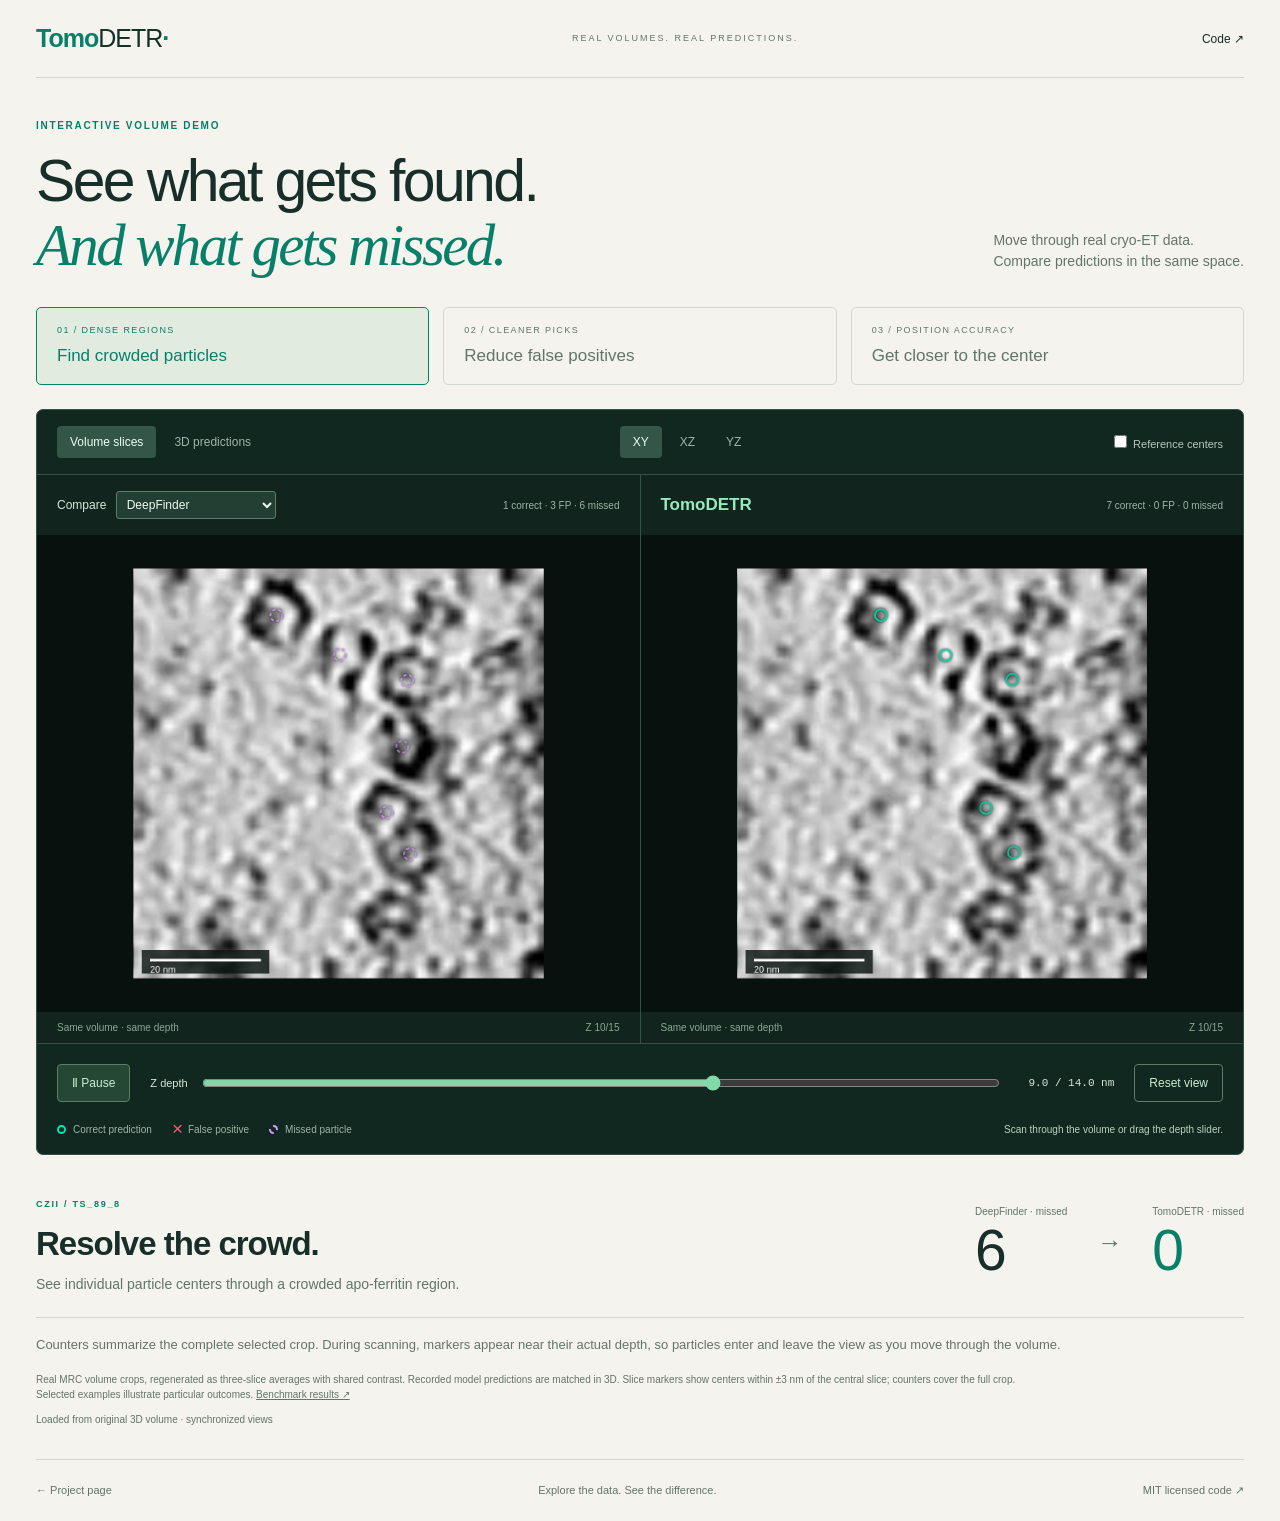
==== demo/index.html @ 1641f738 "Add real-volume dynamic demo focused on localization benefits" ====
<!doctype html><html lang="en"><head><meta charset="utf-8"><meta name="viewport" content="width=device-width,initial-scale=1"><title>TomoDETR · See it in 3D</title><link rel="stylesheet" href="demo.css"><link rel="icon" href="../assets/favicon.svg"></head><body><header><a class="logo" href="../">Tomo<span>DETR</span>·</a><span>REAL VOLUMES. REAL PREDICTIONS.</span><a href="https://github.com/JackBo04/TomoDETR-release">Code ↗</a></header><main><div class="intro"><div><p class="eyebrow">INTERACTIVE VOLUME DEMO</p><h1>See what gets found.<br><em>And what gets missed.</em></h1></div><p>Move through real cryo-ET data.<br>Compare predictions in the same space.</p></div><div class="tabs" aria-label="Choose an advantage"><button data-case="0" aria-pressed="true"><small>01 / DENSE REGIONS</small><b>Find crowded particles</b></button><button data-case="1" aria-pressed="false"><small>02 / CLEANER PICKS</small><b>Reduce false positives</b></button><button data-case="2" aria-pressed="false"><small>03 / POSITION ACCURACY</small><b>Get closer to the center</b></button></div><section class="workspace"><div class="toolbar"><div class="modes"><button data-mode="slices" aria-pressed="true">Volume slices</button><button data-mode="space" aria-pressed="false">3D predictions</button></div><div class="axes" aria-label="Slice plane"><button data-axis="z" aria-pressed="true">XY</button><button data-axis="y" aria-pressed="false">XZ</button><button data-axis="x" aria-pressed="false">YZ</button></div><label><input id="reference" type="checkbox"> Reference centers</label></div><div class="screens"><article><div class="screen-title"><label for="baseline">Compare <select id="baseline"><option>DeepFinder</option><option>DeepETPicker</option><option>OCTOPI</option><option value="Local">TomoDETR w/o CWQR</option></select></label><span id="baseline-count"></span></div><canvas id="left" width="720" height="570" role="img" aria-label="Baseline predictions on real volume slices"></canvas><div class="screen-bottom"><span>Same volume · same depth</span><span class="depth-tag"></span></div></article><article><div class="screen-title"><b>TomoDETR</b><span id="ours-count"></span></div><canvas id="right" width="720" height="570" role="img" aria-label="TomoDETR predictions on the same volume slices"></canvas><div class="screen-bottom"><span>Same volume · same depth</span><span class="depth-tag"></span></div></article></div><div class="controls"><button id="play" aria-pressed="false">▶ Play volume</button><label for="depth" class="depth-control"><span id="axis-label">Z depth</span><input id="depth" type="range" min="0" max="14" step="1" value="7"><output id="depth-value">Loading…</output></label><button id="reset">Reset view</button></div><div class="legend"><span><i class="tp"></i> Correct prediction</span><span><i class="fp">×</i> False positive</span><span><i class="fn"></i> Missed particle</span><span id="hint">Scan through the volume or drag the depth slider.</span></div></section><section class="takeaway"><div><span class="eyebrow" id="sample">CZII</span><h2 id="headline">Resolve the crowd.</h2><p id="description"></p></div><div class="stats"><div><span id="stat-label-a">DeepFinder · missed</span><strong id="stat-a">6</strong></div><span class="arrow">→</span><div><span id="stat-label-b">TomoDETR · missed</span><strong id="stat-b">0</strong></div></div></section><p class="explanation" id="context"></p><p class="fineprint">Real MRC volume crops, regenerated as three-slice averages with shared contrast. Recorded model predictions are matched in 3D. Slice markers show centers within ±3 nm of the central slice; counters cover the full crop. Selected examples illustrate particular outcomes. <a href="../#results">Benchmark results ↗</a></p><p class="fineprint" id="status" role="status">Loading volume…</p></main><footer><a href="../">← Project page</a><span>Explore the data. See the difference.</span><a href="https://github.com/JackBo04/TomoDETR-release">MIT licensed code ↗</a></footer><script src="demo.js"></script></body></html>
---- demo/demo.css ----
:root{--bg:#f4f3ed;--ink:#172e29;--green:#087f69;--line:#d1d9ce;--muted:#62756b}*{box-sizing:border-box}body{margin:0;background:var(--bg);color:var(--ink);font-family:Arial,sans-serif;line-height:1.5}a{color:inherit;text-decoration:none}button,input,select{font:inherit}button{cursor:pointer}button:focus-visible,a:focus-visible,input:focus-visible,select:focus-visible{outline:3px solid #d9951d;outline-offset:4px}header,main,footer{width:min(1280px,calc(100% - 72px));margin:auto}header{display:flex;align-items:center;justify-content:space-between;height:78px;border-bottom:1px solid var(--line);font-size:12px}.logo{font-size:25px;font-weight:700;letter-spacing:-1px;color:var(--green)}.logo span{font-weight:400;color:var(--ink)}header>span{font-size:9px;letter-spacing:2px;color:var(--muted)}.intro{display:flex;align-items:flex-end;justify-content:space-between;padding:40px 0 30px;gap:25px}.eyebrow{font-size:10px;letter-spacing:1.7px;font-weight:700;color:var(--green);margin:0 0 16px}h1{font-size:clamp(36px,4.6vw,63px);line-height:1.08;letter-spacing:-2.6px;font-weight:500;margin:0}h1 em{font-family:Georgia,serif;color:var(--green);font-weight:400}.intro>p{font-size:14px;color:var(--muted);margin:0 0 5px}.tabs{display:grid;grid-template-columns:repeat(3,1fr);gap:14px;margin-bottom:24px}.tabs button{text-align:left;border:1px solid var(--line);background:transparent;border-radius:5px;padding:16px 20px;color:var(--muted)}.tabs button[aria-pressed=true]{border-color:var(--green);background:#e1ebe0;color:var(--green)}.tabs small{display:block;font-size:9px;letter-spacing:1.4px;margin-bottom:5px}.tabs b{font-size:17px;font-weight:500}.workspace{background:#102820;border:1px solid #355248;border-radius:7px;color:#d5e8da;overflow:hidden}.toolbar{display:flex;align-items:center;justify-content:space-between;padding:16px 20px;gap:20px;border-bottom:1px solid #355248}.modes,.axes{display:flex;gap:5px}.toolbar button{background:transparent;color:#9bb6a6;border:0;border-radius:4px;font-size:12px;padding:7px 13px}.toolbar button[aria-pressed=true]{color:#e8ffee;background:#345649}.toolbar label{font-size:11px;color:#b6cabb}.toolbar input{accent-color:#ffdf59}.screens{display:grid;grid-template-columns:1fr 1fr;gap:1px;background:#355248}.screens article{min-width:0;background:#11241d}.screen-title{height:60px;display:flex;justify-content:space-between;align-items:center;padding:12px 20px;font-size:12px;gap:10px}.screen-title b{font-size:17px;color:#9ae8bd}.screen-title select{font-size:12px;max-width:200px;margin-left:6px;padding:5px 6px;background:#233e32;color:#eff8ed;border:1px solid #5e7d68;border-radius:3px}.screen-title>span{font-size:10px;color:#9bb6a6}canvas{width:100%;display:block;background:#07110d;touch-action:pan-y}.screen-bottom{padding:8px 20px;display:flex;justify-content:space-between;color:#89a993;font-size:10px}.controls{display:flex;gap:20px;align-items:center;padding:20px;border-top:1px solid #355248}.controls button{color:#c9edcf;border:1px solid #5e7d68;background:#254835;border-radius:4px;font-size:12px;padding:9px 14px;white-space:nowrap}.depth-control{display:flex;gap:12px;align-items:center;font-size:11px;flex:1;min-width:0}.depth-control input{flex:1;min-width:30px;accent-color:#82d9a7}.depth-control output{min-width:100px;text-align:right;font-family:monospace}#reset{background:transparent}.legend{display:flex;gap:20px;align-items:center;flex-wrap:wrap;padding:0 20px 17px;font-size:10px;color:#9bb6a6}.legend>span{display:flex;align-items:center;gap:7px}.legend i{width:9px;height:9px;display:inline-block;border-radius:50%;border:2px solid #00e4b0}.legend i.fn{border:2px dashed #d99bff}.legend i.fp{border:0;color:#ff5b72;font-style:normal;font-size:19px;line-height:8px}#hint{margin-left:auto;color:#b8d4bf}.takeaway{display:grid;grid-template-columns:1fr 1fr;align-items:center;gap:50px;padding:35px 0 22px}.takeaway .eyebrow{font-size:9px}h2{font-size:33px;letter-spacing:-1px;line-height:1.2;margin:10px 0}#description{color:var(--muted);font-size:14px;margin:0}.stats{display:flex;align-items:center;justify-content:flex-end;gap:30px}.stats>div{display:flex;flex-direction:column}.stats span{font-size:10px;color:var(--muted)}.stats strong{font-size:57px;line-height:1.1;font-weight:400;letter-spacing:-2px}.stats>div:last-child strong{color:var(--green)}.stats .arrow{font-size:25px}.explanation{font-size:13px;color:var(--muted);border-top:1px solid var(--line);padding-top:17px;margin:0 0 18px}.fineprint{font-size:10px;color:var(--muted);max-width:1000px}.fineprint a{text-decoration:underline}footer{display:flex;justify-content:space-between;gap:20px;border-top:1px solid var(--line);margin-top:32px;padding:22px 0;font-size:11px;color:var(--muted)}
@media(max-width:760px){header,main,footer{width:calc(100% - 32px)}header>span{display:none}.intro{padding:30px 0 25px;display:block}.intro>p{margin-top:16px;font-size:12px}h1{font-size:40px;letter-spacing:-1.7px}.tabs{gap:7px}.tabs button{padding:12px 9px}.tabs small{font-size:7px;letter-spacing:.5px}.tabs b{font-size:12px}.toolbar{padding:10px;gap:8px;flex-wrap:wrap}.toolbar button{font-size:10px;padding:5px 8px}.toolbar label{font-size:10px}.screen-title{height:74px;padding:9px;flex-direction:column;justify-content:center;align-items:flex-start;gap:5px}.screen-title label{font-size:0;width:100%}.screen-title select{margin:0;max-width:150px;width:100%;font-size:10px}.screen-title b{font-size:14px}.screen-title>span{font-size:8px}.screen-bottom{padding:6px 9px;font-size:8px}.screen-bottom>span:first-child{display:none}.controls{padding:12px;gap:10px;flex-wrap:wrap}.controls button{font-size:10px;padding:7px 10px}.depth-control{order:3;flex-basis:100%;font-size:10px}.depth-control output{min-width:90px}.legend{padding:0 12px 12px;gap:12px;font-size:9px}#hint{margin-left:0;width:100%;font-size:9px}.takeaway{grid-template-columns:1fr;gap:20px;padding-top:25px}.stats{justify-content:flex-start;gap:28px}.stats strong{font-size:46px}h2{font-size:28px}footer>span{display:none}}
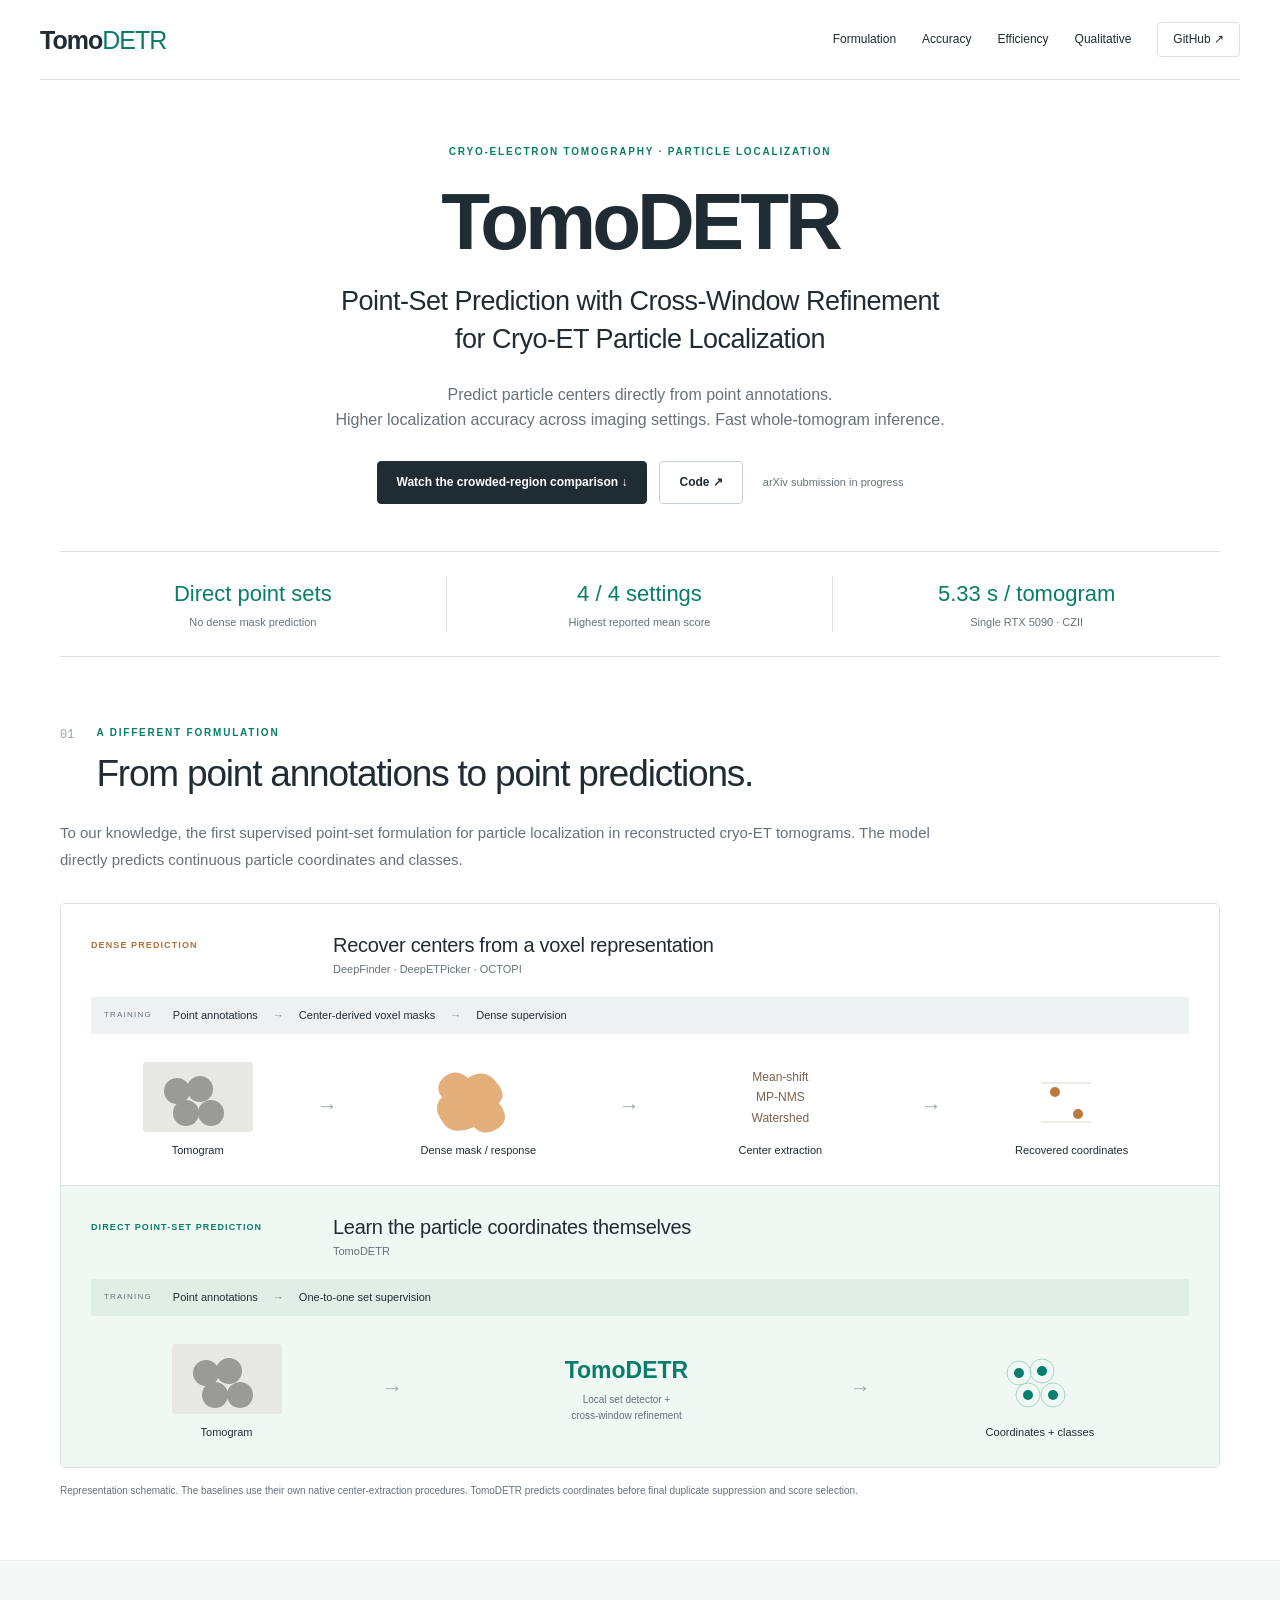
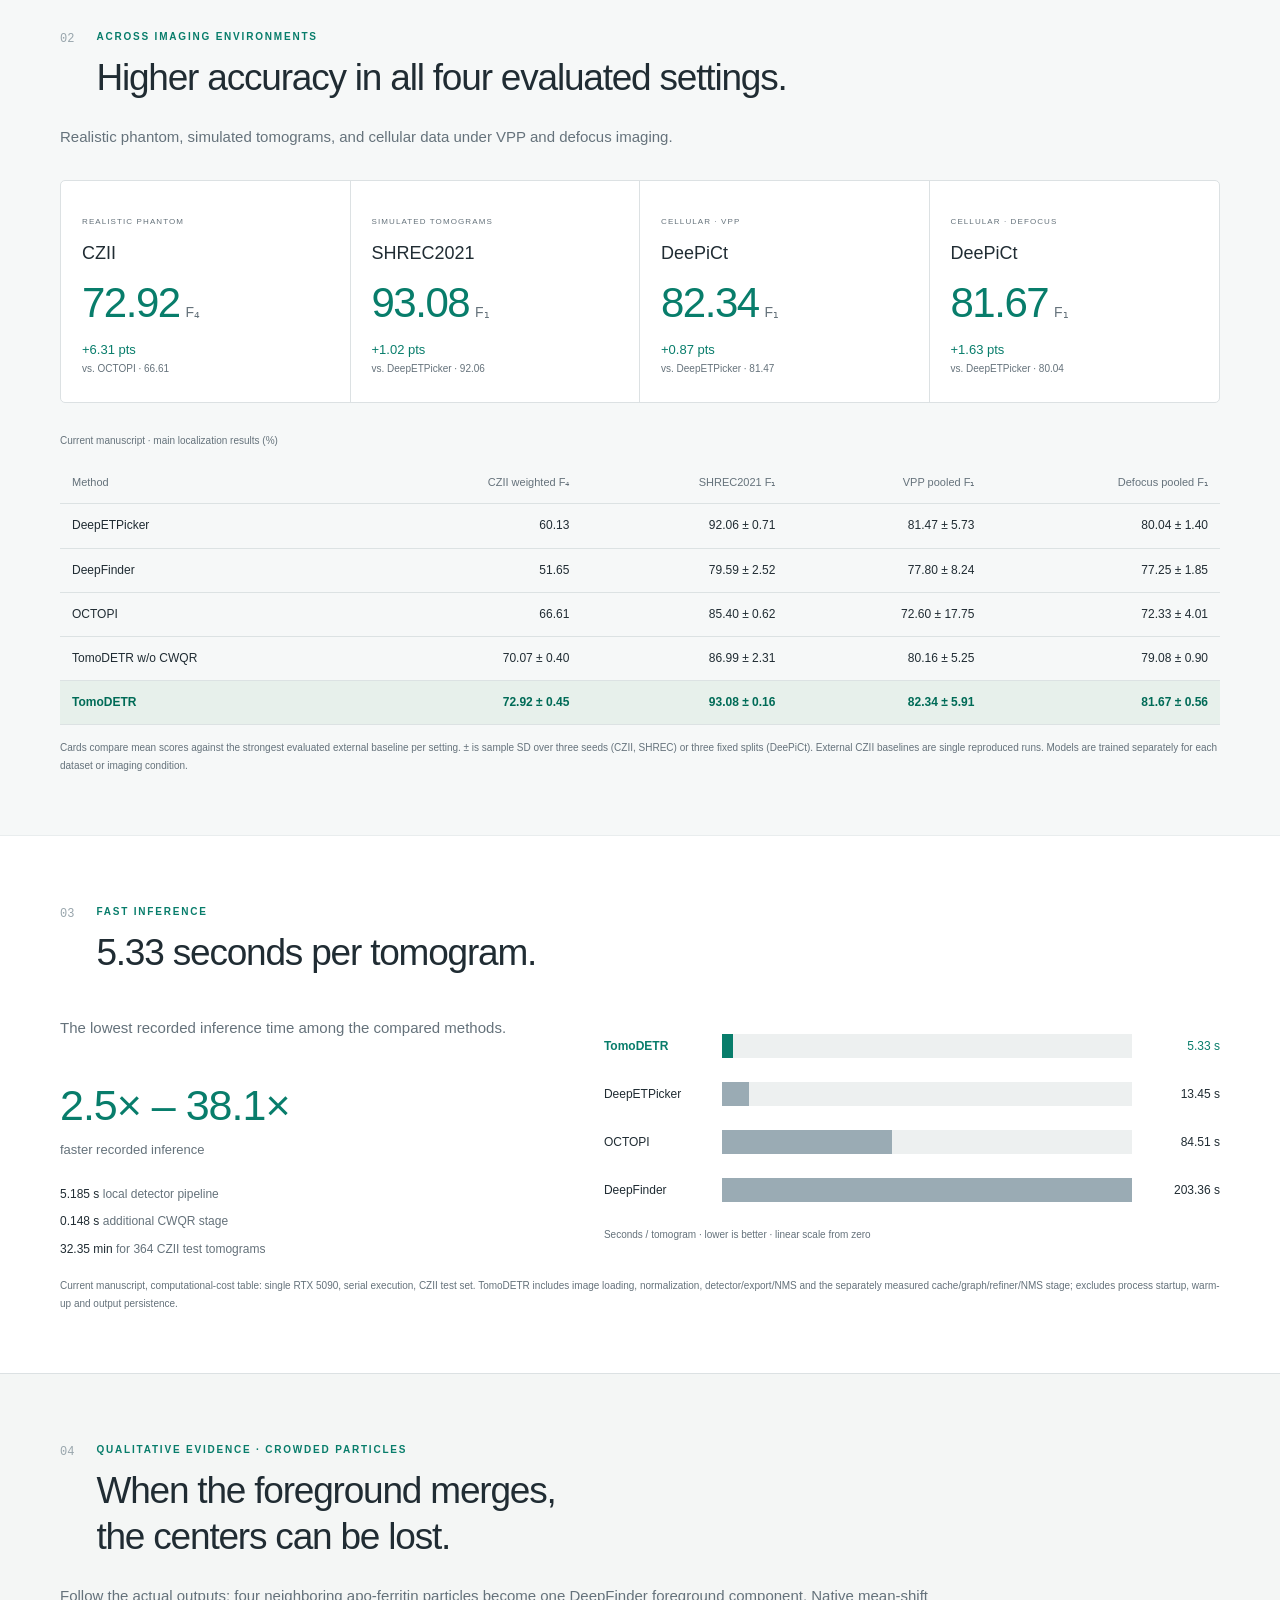
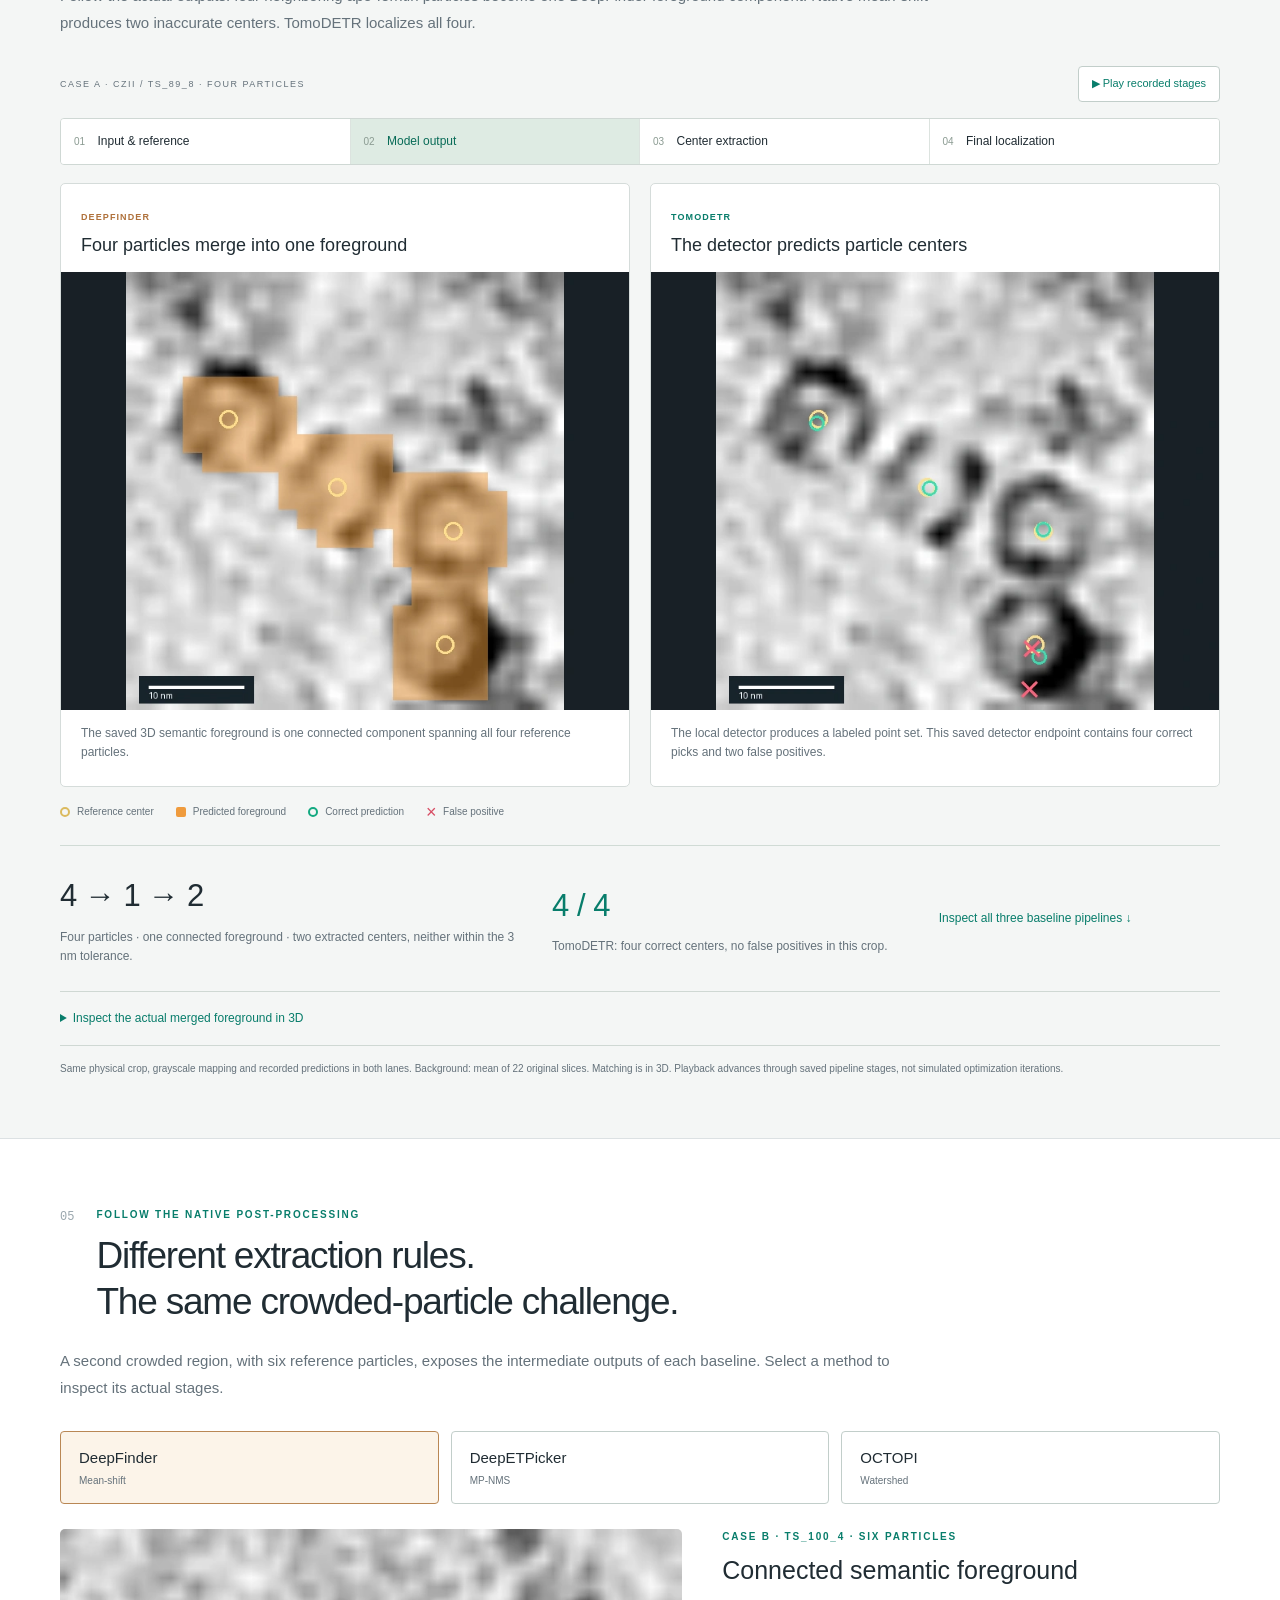
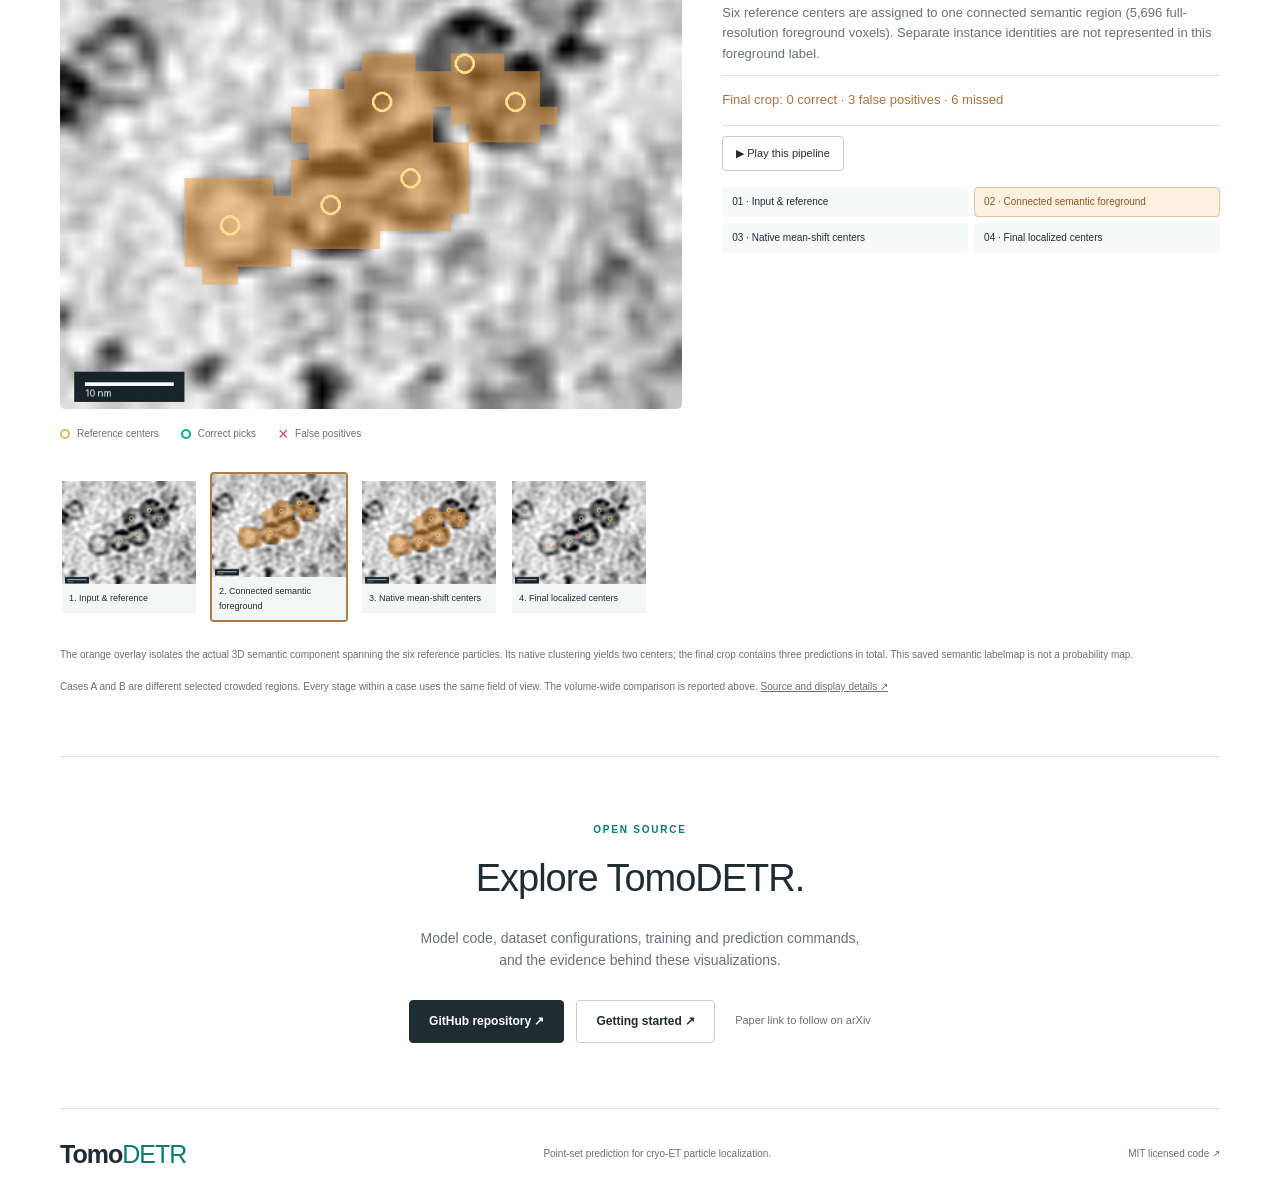
==== commit 21b337a2: "Rebuild research promotion around direct prediction, accuracy, speed and native stage traces" ====
--- a/demo/index.html
+++ b/demo/index.html
@@ -1 +1 @@
-<!doctype html><html lang="en"><head><meta charset="utf-8"><meta name="viewport" content="width=device-width,initial-scale=1"><title>TomoDETR · See it in 3D</title><link rel="stylesheet" href="demo.css"><link rel="icon" href="../assets/favicon.svg"></head><body><header><a class="logo" href="../">Tomo<span>DETR</span>·</a><span>REAL VOLUMES. REAL PREDICTIONS.</span><a href="https://github.com/JackBo04/TomoDETR-release">Code ↗</a></header><main><div class="intro"><div><p class="eyebrow">INTERACTIVE VOLUME DEMO</p><h1>See what gets found.<br><em>And what gets missed.</em></h1></div><p>Move through real cryo-ET data.<br>Compare predictions in the same space.</p></div><div class="tabs" aria-label="Choose an advantage"><button data-case="0" aria-pressed="true"><small>01 / DENSE REGIONS</small><b>Find crowded particles</b></button><button data-case="1" aria-pressed="false"><small>02 / CLEANER PICKS</small><b>Reduce false positives</b></button><button data-case="2" aria-pressed="false"><small>03 / POSITION ACCURACY</small><b>Get closer to the center</b></button></div><section class="workspace"><div class="toolbar"><div class="modes"><button data-mode="slices" aria-pressed="true">Volume slices</button><button data-mode="space" aria-pressed="false">3D predictions</button></div><div class="axes" aria-label="Slice plane"><button data-axis="z" aria-pressed="true">XY</button><button data-axis="y" aria-pressed="false">XZ</button><button data-axis="x" aria-pressed="false">YZ</button></div><label><input id="reference" type="checkbox"> Reference centers</label></div><div class="screens"><article><div class="screen-title"><label for="baseline">Compare <select id="baseline"><option>DeepFinder</option><option>DeepETPicker</option><option>OCTOPI</option><option value="Local">TomoDETR w/o CWQR</option></select></label><span id="baseline-count"></span></div><canvas id="left" width="720" height="570" role="img" aria-label="Baseline predictions on real volume slices"></canvas><div class="screen-bottom"><span>Same volume · same depth</span><span class="depth-tag"></span></div></article><article><div class="screen-title"><b>TomoDETR</b><span id="ours-count"></span></div><canvas id="right" width="720" height="570" role="img" aria-label="TomoDETR predictions on the same volume slices"></canvas><div class="screen-bottom"><span>Same volume · same depth</span><span class="depth-tag"></span></div></article></div><div class="controls"><button id="play" aria-pressed="false">▶ Play volume</button><label for="depth" class="depth-control"><span id="axis-label">Z depth</span><input id="depth" type="range" min="0" max="14" step="1" value="7"><output id="depth-value">Loading…</output></label><button id="reset">Reset view</button></div><div class="legend"><span><i class="tp"></i> Correct prediction</span><span><i class="fp">×</i> False positive</span><span><i class="fn"></i> Missed particle</span><span id="hint">Scan through the volume or drag the depth slider.</span></div></section><section class="takeaway"><div><span class="eyebrow" id="sample">CZII</span><h2 id="headline">Resolve the crowd.</h2><p id="description"></p></div><div class="stats"><div><span id="stat-label-a">DeepFinder · missed</span><strong id="stat-a">6</strong></div><span class="arrow">→</span><div><span id="stat-label-b">TomoDETR · missed</span><strong id="stat-b">0</strong></div></div></section><p class="explanation" id="context"></p><p class="fineprint">Real MRC volume crops, regenerated as three-slice averages with shared contrast. Recorded model predictions are matched in 3D. Slice markers show centers within ±3 nm of the central slice; counters cover the full crop. Selected examples illustrate particular outcomes. <a href="../#results">Benchmark results ↗</a></p><p class="fineprint" id="status" role="status">Loading volume…</p></main><footer><a href="../">← Project page</a><span>Explore the data. See the difference.</span><a href="https://github.com/JackBo04/TomoDETR-release">MIT licensed code ↗</a></footer><script src="demo.js"></script></body></html>
+<!doctype html><html lang="en"><head><meta charset="utf-8"><meta name="viewport" content="width=device-width,initial-scale=1"><meta http-equiv="refresh" content="0;url=../#crowded"><title>TomoDETR · Crowded-region comparison</title></head><body><p><a href="../#crowded">Open the recorded-stage crowded-region comparison →</a></p></body></html>
